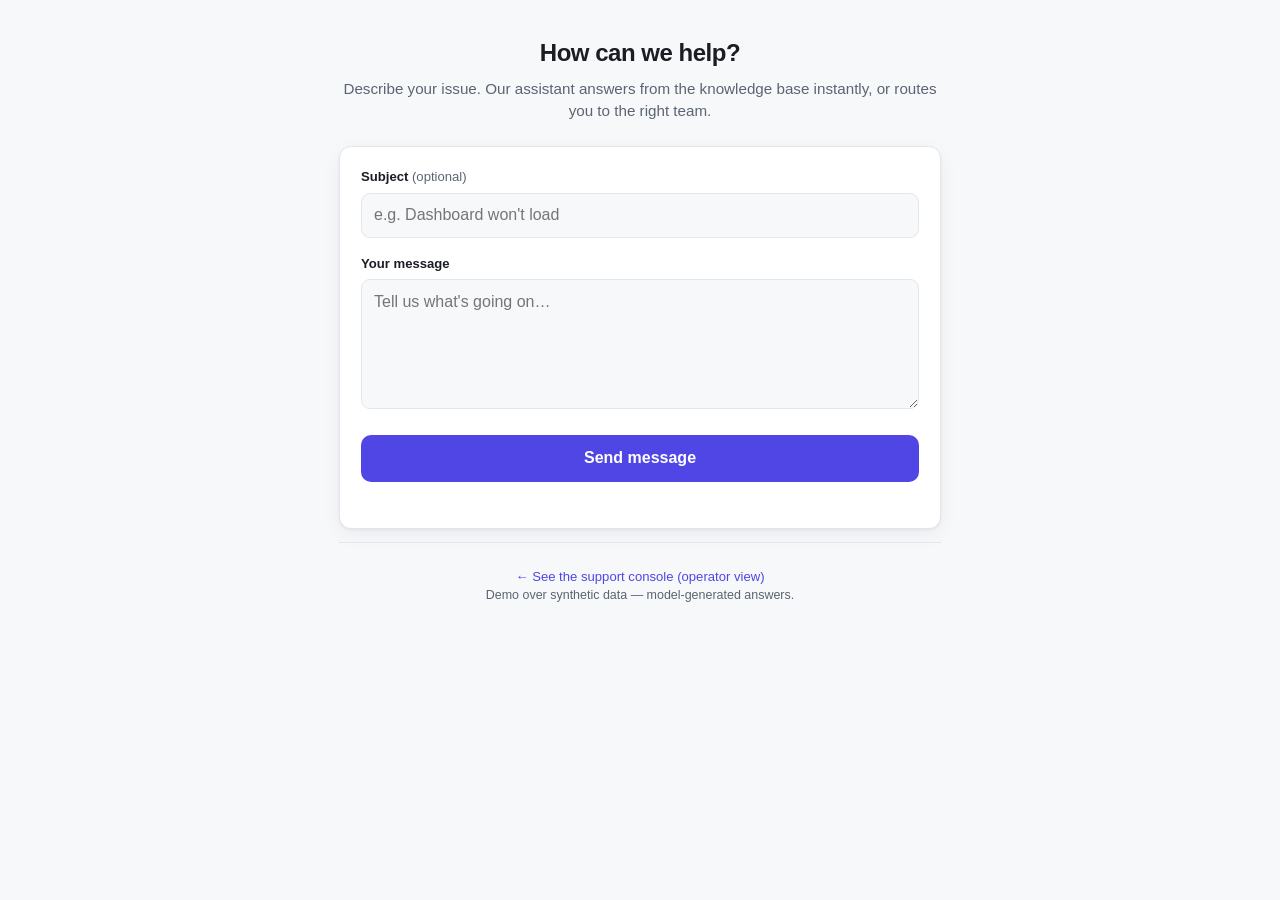
==== web/cliente.html @ 2599d735 "Agregar vista cliente (/cliente): formulario + Turnstile + respuesta en vivo (mock por ahora)" ====
<!doctype html>
<html lang="en">
<head>
  <meta charset="utf-8" />
  <meta name="viewport" content="width=device-width, initial-scale=1" />
  <title>Polaris · Contact Support</title>
  <meta name="description" content="Ask Polaris support — the assistant answers from the knowledge base or routes you to the right team, live." />
  <link rel="stylesheet" href="styles.css" />
  <!-- Cloudflare Turnstile (captcha anti-abuso). Se valida server-side en el Worker. -->
  <script src="https://challenges.cloudflare.com/turnstile/v0/api.js" async defer></script>
  <style>
    /* Vista cliente: más cálida y centrada que el foro de operador. Reusa las
       variables de tema y los estilos de .response-body de styles.css. */
    .wrap { max-width: 640px; margin: 0 auto; padding: 0 1.2rem 3rem; }
    .intro { text-align: center; padding: 2.2rem 0 1.4rem; }
    .intro h1 { font-size: 1.5rem; margin: 0 0 .4rem; letter-spacing: -.02em; }
    .intro p { color: var(--text-dim); margin: 0; font-size: .95rem; }
    .card { background: var(--surface); border: 1px solid var(--border);
      border-radius: var(--radius); padding: 1.3rem; box-shadow: var(--shadow); }
    .field { margin-bottom: 1rem; }
    .field label { display: block; font-size: .82rem; font-weight: 600; margin-bottom: .35rem; }
    .field input, .field textarea { width: 100%; font: inherit; color: var(--text);
      background: var(--bg); border: 1px solid var(--border); border-radius: 9px; padding: .6rem .75rem; }
    .field textarea { min-height: 130px; resize: vertical; }
    .field input:focus, .field textarea:focus { outline: 2px solid var(--accent); outline-offset: 1px; border-color: transparent; }
    .submit { width: 100%; font: inherit; font-weight: 600; color: #fff; background: var(--accent);
      border: none; border-radius: 10px; padding: .7rem; cursor: pointer; margin-top: .2rem; }
    .submit:disabled { opacity: .55; cursor: default; }
    .err { color: #c02626; font-size: .85rem; margin-top: .6rem; min-height: 1rem; }
    .answer { margin-top: 1.2rem; }
    .answer-head { display: flex; align-items: center; gap: .5rem; flex-wrap: wrap; margin-bottom: .7rem; }
    .answer-kind { font-size: .75rem; font-weight: 700; color: var(--accent); }
    .triage-line { font-size: .75rem; color: var(--text-dim); margin-top: .9rem;
      padding-top: .8rem; border-top: 1px solid var(--border); }
    .footnote { text-align: center; color: var(--text-dim); font-size: .78rem; padding: 1.5rem; }
    .backlink { color: var(--accent); text-decoration: none; font-size: .82rem; }
  </style>
</head>
<body>
  <div class="wrap">
    <div class="intro">
      <h1>How can we help?</h1>
      <p>Describe your issue. Our assistant answers from the knowledge base instantly, or routes you to the right team.</p>
    </div>

    <div class="card">
      <form id="form">
        <div class="field">
          <label for="subject">Subject <span style="font-weight:400;color:var(--text-dim)">(optional)</span></label>
          <input id="subject" type="text" maxlength="120" placeholder="e.g. Dashboard won't load" />
        </div>
        <div class="field">
          <label for="message">Your message</label>
          <textarea id="message" maxlength="2000" required placeholder="Tell us what's going on…"></textarea>
        </div>
        <!-- widget Turnstile: inserta un token oculto (cf-turnstile-response) al pasar -->
        <div class="field cf-turnstile" data-sitekey="0x4AAAAAAECRIY52By-q-Pnp"></div>
        <button class="submit" id="submit" type="submit">Send message</button>
        <div class="err" id="err"></div>
      </form>

      <div class="answer" id="answer" hidden></div>
    </div>

    <p class="footnote">
      <a class="backlink" href="index.html">← See the support console (operator view)</a><br />
      Demo over synthetic data — model-generated answers.
    </p>
  </div>

  <script src="cliente.js"></script>
</body>
</html>
---- web/styles.css ----
/* Polaris Support Triage Console — foro estático. Vanilla, sin build step.
   Paleta propia de "Polaris" (SaaS ficticio de analytics): neutros + acento índigo.
   Tema claro/oscuro por prefers-color-scheme. */

:root {
  --bg: #f7f8fa;
  --surface: #ffffff;
  --surface-2: #f0f2f6;
  --border: #e3e6ec;
  --text: #1a1d24;
  --text-dim: #5b6472;
  --accent: #4f46e5;      /* índigo Polaris */
  --accent-soft: #eef0fe;
  --shadow: 0 1px 3px rgba(20, 24, 40, .06), 0 6px 20px rgba(20, 24, 40, .05);
  --radius: 12px;
}

@media (prefers-color-scheme: dark) {
  :root {
    --bg: #0e1117;
    --surface: #161a22;
    --surface-2: #1d2230;
    --border: #262c3a;
    --text: #e6e9ef;
    --text-dim: #99a2b3;
    --accent: #818cf8;
    --accent-soft: #1e2440;
    --shadow: 0 1px 3px rgba(0, 0, 0, .3), 0 8px 28px rgba(0, 0, 0, .25);
  }
}

* { box-sizing: border-box; }
html, body { margin: 0; }
body {
  font-family: -apple-system, BlinkMacSystemFont, "Segoe UI", Roboto, Inter, sans-serif;
  background: var(--bg);
  color: var(--text);
  line-height: 1.5;
  -webkit-font-smoothing: antialiased;
}

/* ---- Topbar ---- */
.topbar {
  display: flex; align-items: center; justify-content: space-between; gap: 1rem;
  padding: 1.1rem clamp(1rem, 4vw, 2.5rem);
  border-bottom: 1px solid var(--border);
  background: var(--surface);
}
.brand { display: flex; align-items: center; gap: .9rem; }
.logo {
  font-size: 1.6rem; color: var(--accent);
  display: grid; place-items: center;
  width: 40px; height: 40px; border-radius: 10px; background: var(--accent-soft);
}
h1 { font-size: 1.15rem; margin: 0; font-weight: 700; letter-spacing: -.01em; }
h1 .dim { color: var(--text-dim); font-weight: 500; }
.tagline { margin: .1rem 0 0; font-size: .82rem; color: var(--text-dim); max-width: 52ch; }
.ghost-link {
  color: var(--accent); text-decoration: none; font-size: .85rem; font-weight: 600;
  padding: .45rem .8rem; border: 1px solid var(--border); border-radius: 8px;
  white-space: nowrap;
}
.ghost-link:hover { background: var(--surface-2); }

/* ---- Stats band ---- */
.stats {
  display: flex; flex-wrap: wrap; gap: .75rem;
  padding: 1rem clamp(1rem, 4vw, 2.5rem);
}
.stat {
  background: var(--surface); border: 1px solid var(--border);
  border-radius: var(--radius); padding: .7rem 1rem; min-width: 120px;
}
.stat .num { font-size: 1.35rem; font-weight: 700; letter-spacing: -.02em; }
.stat .lbl { font-size: .72rem; color: var(--text-dim); text-transform: uppercase; letter-spacing: .04em; }

/* ---- Controls ---- */
.controls {
  display: flex; flex-wrap: wrap; gap: .6rem;
  padding: 0 clamp(1rem, 4vw, 2.5rem) 1rem;
}
.controls input, .controls select {
  font: inherit; color: var(--text);
  background: var(--surface); border: 1px solid var(--border);
  border-radius: 9px; padding: .5rem .7rem;
}
.controls input { flex: 1 1 220px; min-width: 160px; }
.controls input:focus, .controls select:focus {
  outline: 2px solid var(--accent); outline-offset: 1px; border-color: transparent;
}

/* ---- Layout ---- */
.layout {
  display: grid; grid-template-columns: minmax(0, 1fr) minmax(0, 1.25fr);
  gap: 1rem; align-items: start;
  padding: 0 clamp(1rem, 4vw, 2.5rem) 2rem;
}
@media (max-width: 860px) { .layout { grid-template-columns: 1fr; } }

/* ---- Ticket list ---- */
.ticket-list { list-style: none; margin: 0; padding: 0; display: flex; flex-direction: column; gap: .55rem; max-height: 78vh; overflow-y: auto; }
.ticket {
  background: var(--surface); border: 1px solid var(--border); border-radius: var(--radius);
  padding: .8rem .9rem; cursor: pointer; transition: border-color .12s, transform .12s;
}
.ticket:hover { border-color: var(--accent); }
.ticket.active { border-color: var(--accent); box-shadow: var(--shadow); }
.ticket .row1 { display: flex; align-items: center; gap: .5rem; margin-bottom: .35rem; flex-wrap: wrap; }
.ticket .tid { font-size: .72rem; color: var(--text-dim); font-variant-numeric: tabular-nums; }
.ticket .snippet { font-size: .9rem; color: var(--text); display: -webkit-box; -webkit-line-clamp: 2; -webkit-box-orient: vertical; overflow: hidden; }

/* ---- Badges ---- */
.badge {
  font-size: .68rem; font-weight: 600; padding: .12rem .5rem; border-radius: 999px;
  border: 1px solid transparent; white-space: nowrap; text-transform: capitalize;
}
.badge.route-kb_autoresolve { background: #e7f6ec; color: #1a7f46; }
.badge.route-engineering    { background: #e8eefc; color: #2b4fc0; }
.badge.route-sales_success  { background: #fdf0e3; color: #b3670e; }
.badge.route-retention      { background: #fdeaf0; color: #b21e5a; }
.badge.route-security_incident { background: #fdeaea; color: #c02626; }
.badge.prio-critical { background: #fdeaea; color: #c02626; }
.badge.prio-high { background: #fdf0e3; color: #b3670e; }
.badge.prio-medium { background: #eef0f6; color: #5b6472; }
.badge.prio-low { background: #eef0f6; color: #7a8394; }
.badge.event { background: var(--accent-soft); color: var(--accent); }
@media (prefers-color-scheme: dark) {
  .badge.route-kb_autoresolve { background: #123021; color: #56d98c; }
  .badge.route-engineering    { background: #172244; color: #8fa8f5; }
  .badge.route-sales_success  { background: #34260f; color: #e0a35a; }
  .badge.route-retention      { background: #351826; color: #f07aa8; }
  .badge.route-security_incident { background: #351717; color: #f08080; }
  .badge.prio-critical { background: #351717; color: #f08080; }
  .badge.prio-high { background: #34260f; color: #e0a35a; }
  .badge.prio-medium, .badge.prio-low { background: #232838; color: #99a2b3; }
}

/* ---- Detail ---- */
.detail {
  background: var(--surface); border: 1px solid var(--border); border-radius: var(--radius);
  padding: 1.3rem; position: sticky; top: 1rem; min-height: 300px;
}
.detail-empty { color: var(--text-dim); display: grid; place-items: center; min-height: 260px; text-align: center; }
.detail h2 { font-size: 1rem; margin: 0 0 .2rem; }
.detail .meta { font-size: .75rem; color: var(--text-dim); margin-bottom: 1rem; }
.detail .section-label { font-size: .7rem; text-transform: uppercase; letter-spacing: .05em; color: var(--text-dim); margin: 1.1rem 0 .4rem; font-weight: 700; }
.detail .body-text { background: var(--surface-2); border-radius: 10px; padding: .8rem .9rem; font-size: .9rem; white-space: pre-wrap; }
.labels { display: flex; flex-wrap: wrap; gap: .4rem; }
.chip { font-size: .74rem; background: var(--surface-2); border: 1px solid var(--border); border-radius: 8px; padding: .25rem .6rem; }
.chip b { color: var(--text-dim); font-weight: 600; }
.response {
  border-left: 3px solid var(--accent); background: var(--accent-soft);
  border-radius: 0 10px 10px 0; padding: .85rem 1rem; font-size: .92rem;
}
.response-kind { display: flex; align-items: center; gap: .35rem; font-size: .72rem; font-weight: 600; color: var(--accent); margin-bottom: .6rem; }
.response-body p { margin: 0 0 .6rem; }
.response-body p:last-child { margin-bottom: 0; }
.response-body ul, .response-body ol { margin: .3rem 0 .7rem; padding-left: 1.25rem; }
.response-body li { margin: .2rem 0; }
.response-body strong { font-weight: 700; }
.response-body code { background: var(--surface-2); padding: .05rem .35rem; border-radius: 5px; font-size: .88em; }
.response-body a { color: var(--accent); text-decoration: underline; }
.response-body em { font-style: italic; }

.footnote { text-align: center; color: var(--text-dim); font-size: .78rem; padding: 1.5rem; border-top: 1px solid var(--border); }
.listcol { display: flex; flex-direction: column; gap: .5rem; min-width: 0; }
.count { font-size: .78rem; color: var(--text-dim); padding: 0 .2rem; }
.pager { display: flex; align-items: center; justify-content: center; gap: 1rem; padding: .3rem 0 .2rem; }
.pager button {
  font: inherit; font-size: .82rem; color: var(--text);
  background: var(--surface); border: 1px solid var(--border); border-radius: 8px;
  padding: .4rem .8rem; cursor: pointer;
}
.pager button:hover:not(:disabled) { border-color: var(--accent); }
.pager button:disabled { opacity: .4; cursor: default; }
.page-ind { font-size: .8rem; color: var(--text-dim); font-variant-numeric: tabular-nums; }
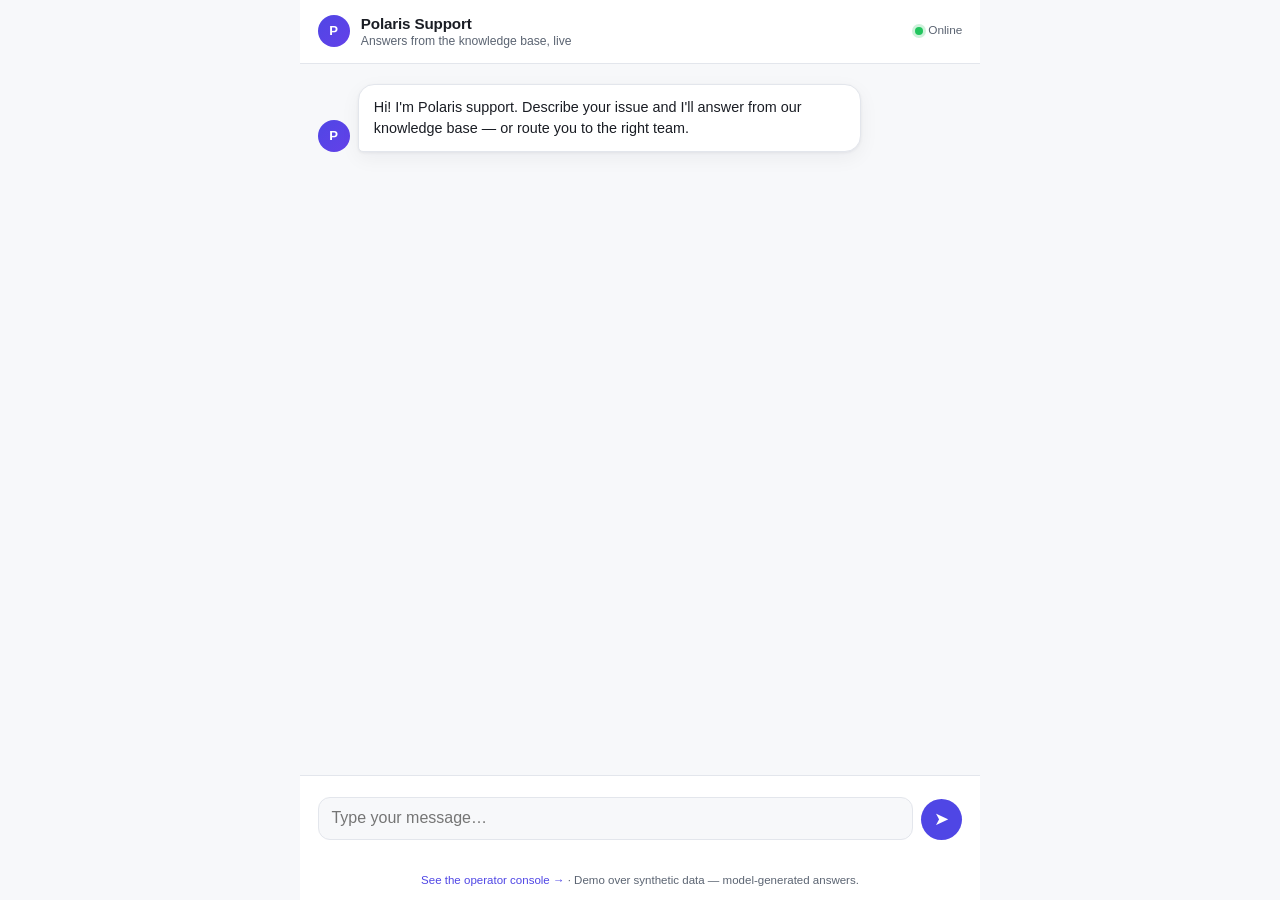
==== commit 3ab9c8af: "Cliente: rediseno a chat de burbujas (streaming, triage y follow-ups)" ====
--- a/web/cliente.html
+++ b/web/cliente.html
@@ -4,68 +4,175 @@
   <meta charset="utf-8" />
   <meta name="viewport" content="width=device-width, initial-scale=1" />
   <title>Polaris · Contact Support</title>
-  <meta name="description" content="Ask Polaris support — the assistant answers from the knowledge base or routes you to the right team, live." />
+  <meta name="description" content="Chat with Polaris support — the assistant answers from the knowledge base or routes you to the right team, live." />
   <link rel="stylesheet" href="styles.css" />
   <!-- Cloudflare Turnstile (captcha anti-abuso). Se valida server-side en el Worker. -->
   <script src="https://challenges.cloudflare.com/turnstile/v0/api.js" async defer></script>
   <style>
-    /* Vista cliente: más cálida y centrada que el foro de operador. Reusa las
-       variables de tema y los estilos de .response-body de styles.css. */
-    .wrap { max-width: 640px; margin: 0 auto; padding: 0 1.2rem 3rem; }
-    .intro { text-align: center; padding: 2.2rem 0 1.4rem; }
-    .intro h1 { font-size: 1.5rem; margin: 0 0 .4rem; letter-spacing: -.02em; }
-    .intro p { color: var(--text-dim); margin: 0; font-size: .95rem; }
-    .card { background: var(--surface); border: 1px solid var(--border);
-      border-radius: var(--radius); padding: 1.3rem; box-shadow: var(--shadow); }
-    .field { margin-bottom: 1rem; }
-    .field label { display: block; font-size: .82rem; font-weight: 600; margin-bottom: .35rem; }
-    .field input, .field textarea { width: 100%; font: inherit; color: var(--text);
-      background: var(--bg); border: 1px solid var(--border); border-radius: 9px; padding: .6rem .75rem; }
-    .field textarea { min-height: 130px; resize: vertical; }
-    .field input:focus, .field textarea:focus { outline: 2px solid var(--accent); outline-offset: 1px; border-color: transparent; }
-    .submit { width: 100%; font: inherit; font-weight: 600; color: #fff; background: var(--accent);
-      border: none; border-radius: 10px; padding: .7rem; cursor: pointer; margin-top: .2rem; }
-    .submit:disabled { opacity: .55; cursor: default; }
-    .err { color: #c02626; font-size: .85rem; margin-top: .6rem; min-height: 1rem; }
-    .answer { margin-top: 1.2rem; }
-    .answer-head { display: flex; align-items: center; gap: .5rem; flex-wrap: wrap; margin-bottom: .7rem; }
-    .answer-kind { font-size: .75rem; font-weight: 700; color: var(--accent); }
-    .triage-line { font-size: .75rem; color: var(--text-dim); margin-top: .9rem;
-      padding-top: .8rem; border-top: 1px solid var(--border); }
-    .footnote { text-align: center; color: var(--text-dim); font-size: .78rem; padding: 1.5rem; }
-    .backlink { color: var(--accent); text-decoration: none; font-size: .82rem; }
+    /* ============ Vista cliente: CHAT DE BURBUJAS ============
+       Reusa las variables de tema y .response-body de styles.css. La conversación
+       es multi-turno (misma lógica de antes), re-piel a mensajería. */
+    .chat {
+      max-width: 680px; margin: 0 auto; height: 100dvh;
+      display: flex; flex-direction: column;
+    }
+    /* --- cabecera --- */
+    .chat-head {
+      display: flex; align-items: center; gap: .7rem;
+      padding: .9rem 1.1rem; border-bottom: 1px solid var(--border);
+      background: var(--surface);
+    }
+    .chat-head .avatar { flex-shrink: 0; }
+    .chat-head .who { line-height: 1.2; }
+    .chat-head .who b { font-size: .95rem; letter-spacing: -.01em; }
+    .chat-head .who small { display: block; color: var(--text-dim); font-size: .76rem; }
+    .chat-head .status {
+      margin-left: auto; display: inline-flex; align-items: center; gap: .35rem;
+      font-size: .74rem; color: var(--text-dim);
+    }
+    .chat-head .dot-live {
+      width: .5rem; height: .5rem; border-radius: 50%; background: #22c55e;
+      box-shadow: 0 0 0 3px color-mix(in srgb, #22c55e 22%, transparent);
+    }
+    /* avatar circular reutilizable */
+    .avatar {
+      width: 2rem; height: 2rem; border-radius: 50%; display: grid; place-items: center;
+      font-weight: 700; font-size: .82rem; color: #fff;
+      background: linear-gradient(135deg, var(--accent), color-mix(in srgb, var(--accent) 55%, #7c3aed));
+    }
+    /* --- área de mensajes --- */
+    .thread {
+      flex: 1; overflow-y: auto; padding: 1.3rem 1.1rem 1rem;
+      display: flex; flex-direction: column; gap: .85rem;
+      scroll-behavior: smooth;
+    }
+    /* fila de mensaje */
+    .msg { display: flex; gap: .55rem; align-items: flex-end; max-width: 100%; }
+    .msg.user { justify-content: flex-end; }
+    .msg.ai .avatar { flex-shrink: 0; }
+    /* burbuja */
+    .bubble {
+      position: relative; max-width: 78%; padding: .7rem .9rem;
+      border-radius: 16px; font-size: .9rem; line-height: 1.5;
+      box-shadow: var(--shadow);
+    }
+    .msg.user .bubble {
+      background: var(--accent); color: #fff; border-bottom-right-radius: 5px;
+    }
+    .msg.ai .bubble {
+      background: var(--surface); color: var(--text);
+      border: 1px solid var(--border); border-bottom-left-radius: 5px;
+    }
+    .msg.user .bubble a { color: #fff; text-decoration: underline; }
+    /* cabecera dentro de la burbuja AI (badge de estado) */
+    .post-head { display: flex; align-items: center; gap: .4rem; margin-bottom: .3rem; }
+    .verified {
+      display: inline-flex; align-items: center; gap: .35rem;
+      font-size: .72rem; font-weight: 700; color: var(--accent);
+    }
+    .verified.escalated { color: #b45309; }
+    .verified.resolved { color: #15803d; }
+    /* cuerpo de la respuesta (markdown) */
+    .response-body p { margin: 0 0 .5rem; }
+    .response-body p:last-child { margin-bottom: 0; }
+    .response-body ol, .response-body ul { margin: .3rem 0 .5rem; padding-left: 1.2rem; }
+    .response-body li { margin: .15rem 0; }
+    .response-body code {
+      background: var(--surface-2); border: 1px solid var(--border);
+      border-radius: 5px; padding: .05rem .3rem; font-size: .85em;
+    }
+    .response-body a { color: var(--accent); }
+    /* cursor de tipeo mientras streamea */
+    .cursor { display: inline-block; width: .5rem; height: 1rem; margin-left: 1px; vertical-align: text-bottom;
+      background: var(--accent); border-radius: 1px; animation: blink 1s steps(2) infinite; }
+    @keyframes blink { 50% { opacity: 0; } }
+    @media (prefers-reduced-motion: reduce) { .cursor { animation: none; } }
+    /* fuentes reales de la KB */
+    .sources { display: flex; flex-wrap: wrap; align-items: center; gap: .4rem; margin-top: .7rem; }
+    .src-lbl { font-size: .66rem; text-transform: uppercase; letter-spacing: .05em; color: var(--text-dim); font-weight: 700; }
+    .src-badge { font-size: .72rem; background: var(--surface-2); border: 1px solid var(--border);
+      border-radius: 999px; padding: .18rem .55rem; color: var(--text); }
+    .src-badge::before { content: "📄 "; }
+    /* utilidad / escalación */
+    .helpful { display: flex; flex-wrap: wrap; align-items: center; gap: .45rem; margin-top: .8rem;
+      padding-top: .7rem; border-top: 1px solid var(--border); }
+    .hlp-q { font-size: .78rem; color: var(--text-dim); margin-right: .1rem; }
+    .hlp-btn { font: inherit; font-size: .76rem; cursor: pointer; background: var(--bg);
+      color: var(--text); border: 1px solid var(--border); border-radius: 8px; padding: .28rem .65rem; }
+    .hlp-btn:hover { border-color: var(--accent); }
+    .hlp-btn.human { margin-left: auto; color: var(--accent); }
+    .hlp-done { font-size: .8rem; color: var(--text); }
+    /* triage colapsable (sutil) */
+    .triage-fold { margin-top: .8rem; }
+    .triage-fold summary { font-size: .72rem; color: var(--text-dim); cursor: pointer; list-style: none; }
+    .triage-fold summary::-webkit-details-marker { display: none; }
+    .triage-fold summary::before { content: "▸ "; }
+    .triage-fold[open] summary::before { content: "▾ "; }
+    .triage-fold .labels { display: flex; flex-wrap: wrap; gap: .4rem; margin-top: .55rem; }
+    .triage-fold .chip { font-size: .7rem; background: var(--surface-2); border: 1px solid var(--border);
+      border-radius: 8px; padding: .18rem .5rem; }
+    .triage-fold .chip b { color: var(--text-dim); font-weight: 600; text-transform: capitalize; }
+    /* nota de cierre del hilo (resuelto / escalado) — centrada */
+    .thread-end { margin: .3rem auto 0; padding: .55rem .9rem; border-radius: 10px;
+      font-size: .8rem; text-align: center; max-width: 90%; }
+    .thread-end.resolved { background: color-mix(in srgb, #15803d 12%, var(--bg)); color: #15803d;
+      border: 1px solid color-mix(in srgb, #15803d 30%, var(--border)); }
+    .thread-end.escalated { background: color-mix(in srgb, #b45309 12%, var(--bg)); color: #b45309;
+      border: 1px solid color-mix(in srgb, #b45309 30%, var(--border)); }
+    .err-inline { color: #c02626; }
+    /* --- composer (barra de escritura, fija abajo) --- */
+    .composer { border-top: 1px solid var(--border); background: var(--surface);
+      padding: .7rem 1.1rem calc(.7rem + env(safe-area-inset-bottom)); }
+    .composer .cf-turnstile { margin-bottom: .6rem; }
+    .composer-row { display: flex; gap: .5rem; align-items: flex-end; }
+    .composer textarea {
+      flex: 1; font: inherit; color: var(--text); background: var(--bg);
+      border: 1px solid var(--border); border-radius: 12px; padding: .6rem .8rem;
+      resize: none; min-height: 2.6rem; max-height: 8rem; line-height: 1.4;
+    }
+    .composer textarea:focus { outline: 2px solid var(--accent); outline-offset: 1px; border-color: transparent; }
+    .composer .send {
+      flex-shrink: 0; width: 2.6rem; height: 2.6rem; border: none; border-radius: 50%;
+      background: var(--accent); color: #fff; cursor: pointer; font-size: 1.1rem;
+      display: grid; place-items: center;
+    }
+    .composer .send:disabled { opacity: .5; cursor: default; }
+    .err { color: #c02626; font-size: .8rem; margin-top: .45rem; min-height: 1rem; }
+    .composer .foot { text-align: center; color: var(--text-dim); font-size: .72rem; margin-top: .5rem; }
+    .composer .foot a { color: var(--accent); text-decoration: none; }
   </style>
 </head>
 <body>
-  <div class="wrap">
-    <div class="intro">
-      <h1>How can we help?</h1>
-      <p>Describe your issue. Our assistant answers from the knowledge base instantly, or routes you to the right team.</p>
+  <div class="chat">
+    <header class="chat-head">
+      <span class="avatar">P</span>
+      <span class="who"><b>Polaris Support</b><small>Answers from the knowledge base, live</small></span>
+      <span class="status"><span class="dot-live"></span>Online</span>
+    </header>
+
+    <div class="thread" id="thread">
+      <!-- burbuja de bienvenida (estática) -->
+      <div class="msg ai">
+        <span class="avatar">P</span>
+        <div class="bubble">
+          <div class="response-body">Hi! I'm Polaris support. Describe your issue and I'll answer from our knowledge base — or route you to the right team.</div>
+        </div>
+      </div>
     </div>
 
-    <div class="card">
-      <form id="form">
-        <div class="field">
-          <label for="subject">Subject <span style="font-weight:400;color:var(--text-dim)">(optional)</span></label>
-          <input id="subject" type="text" maxlength="120" placeholder="e.g. Dashboard won't load" />
-        </div>
-        <div class="field">
-          <label for="message">Your message</label>
-          <textarea id="message" maxlength="2000" required placeholder="Tell us what's going on…"></textarea>
-        </div>
-        <!-- widget Turnstile: inserta un token oculto (cf-turnstile-response) al pasar -->
-        <div class="field cf-turnstile" data-sitekey="0x4AAAAAAECRIY52By-q-Pnp"></div>
-        <button class="submit" id="submit" type="submit">Send message</button>
-        <div class="err" id="err"></div>
-      </form>
-
-      <div class="answer" id="answer" hidden></div>
-    </div>
-
-    <p class="footnote">
-      <a class="backlink" href="index.html">← See the support console (operator view)</a><br />
-      Demo over synthetic data — model-generated answers.
-    </p>
+    <form class="composer" id="composer">
+      <!-- widget Turnstile: solo se necesita en el PRIMER mensaje; se oculta después -->
+      <div class="cf-turnstile" id="ts" data-sitekey="0x4AAAAAAECRIY52By-q-Pnp"></div>
+      <div class="composer-row">
+        <textarea id="input" rows="1" maxlength="2000" required
+          placeholder="Type your message…"></textarea>
+        <button class="send" id="send" type="submit" aria-label="Send">➤</button>
+      </div>
+      <div class="err" id="err"></div>
+      <div class="foot">
+        <a href="index.html">See the operator console →</a> · Demo over synthetic data — model-generated answers.
+      </div>
+    </form>
   </div>
 
   <script src="cliente.js"></script>
--- a/web/styles.css
+++ b/web/styles.css
@@ -124,6 +124,8 @@
 .badge.prio-medium { background: #eef0f6; color: #5b6472; }
 .badge.prio-low { background: #eef0f6; color: #7a8394; }
 .badge.event { background: var(--accent-soft); color: var(--accent); }
+/* ticket capturado en vivo por /cliente (persistido en D1) */
+.badge.live { background: #e7f6ec; color: #1a7f46; text-transform: none; letter-spacing: .01em; }
 @media (prefers-color-scheme: dark) {
   .badge.route-kb_autoresolve { background: #123021; color: #56d98c; }
   .badge.route-engineering    { background: #172244; color: #8fa8f5; }
@@ -133,6 +135,7 @@
   .badge.prio-critical { background: #351717; color: #f08080; }
   .badge.prio-high { background: #34260f; color: #e0a35a; }
   .badge.prio-medium, .badge.prio-low { background: #232838; color: #99a2b3; }
+  .badge.live { background: #123021; color: #56d98c; }
 }
 
 /* ---- Detail ---- */
